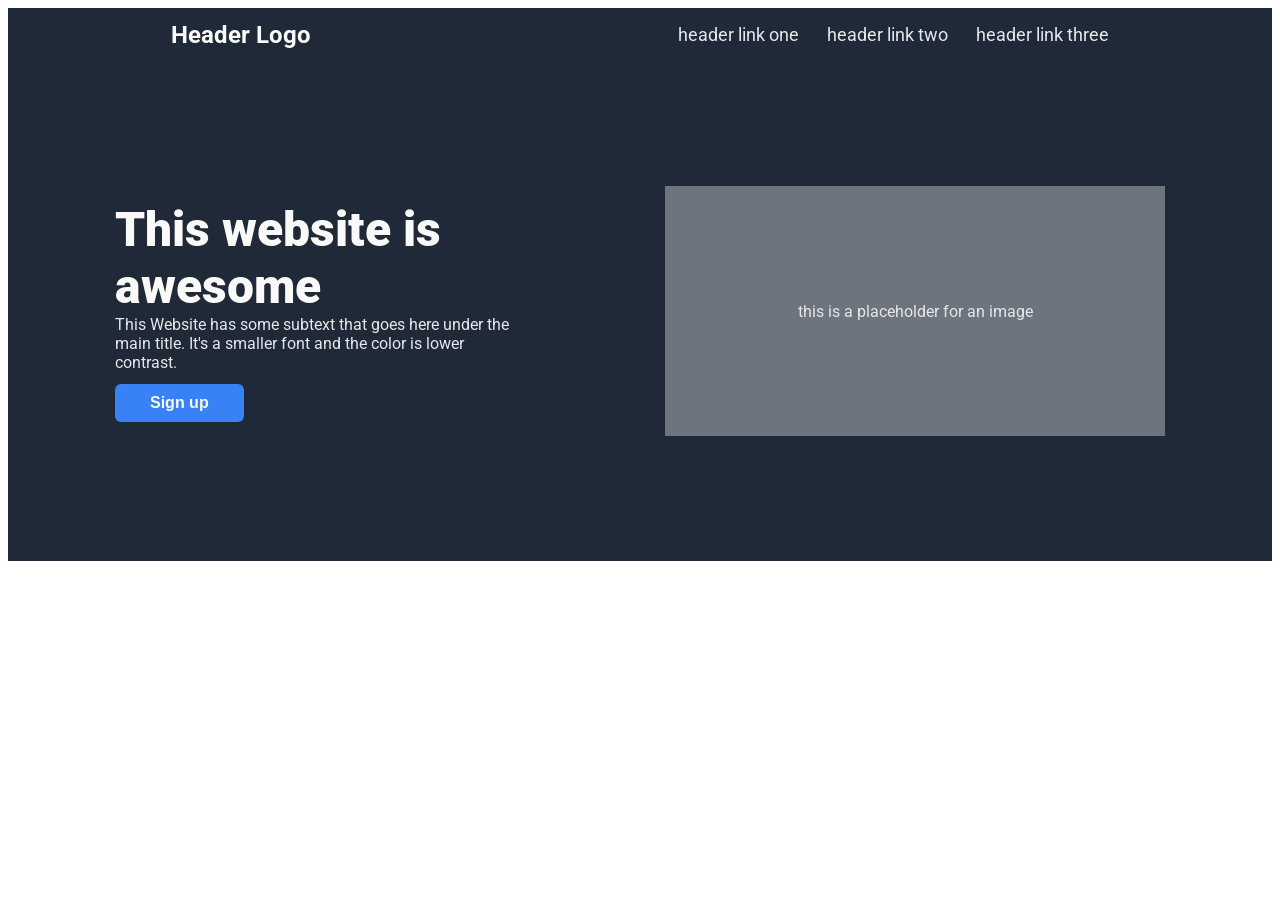
==== landing-page/index.html @ 62d3f3cd "Completed the header and half of the hero section" ====
<!doctype html>
<html lang="en">
  <head>
    <meta charset="UTF-8" />
    <meta name="viewport" content="width=device-width, initial-scale=1.0" />
    <link rel="stylesheet" href="./style.css" />
    <title>Landing Page</title>
  </head>
  <body>
    <div class="hero-section">
      <div class="header">
        <div class="logo">Header Logo</div>
        <ul class="header-links">
          <li><a href="#">header link one</a></li>
          <li><a href="#">header link two</a></li>
          <li><a href="#">header link three</a></li>
        </ul>
      </div>

      <div class="hero-main">
        <div class="hero-content">
          <div class="heading">This website is awesome</div>
          <div class="secondary-text">
            This Website has some subtext that goes here under the main title.
            It's a smaller font and the color is lower contrast.
          </div>
          <button class="hero-button">Sign up</button>
        </div>

        <div class="hero-image">this is a placeholder for an image</div>
      </div>
    </div>
  </body>
</html>
---- landing-page/style.css ----
@import url('https://fonts.googleapis.com/css2?family=Roboto:wght@400;700&display=swap');

body{
    font-family: Roboto, sans-serif;
    height: 100vh;
}

.hero-section{
    background-color: #1F2937;
    /* border: 4px dotted yellow; */
}

/* ---------------- */
.header{
    display: flex;
    align-items: center;
    justify-content: space-around;
    /* border: 1px solid hotpink; */
}

.logo{
    color: #F9FAF8;
    font-size: 24px;
    font-weight: bold;
}

.header-links{
    display: flex;
    list-style-type: none;
    gap: 28px;
}

.header-links a{
    text-decoration: none;
    color: #E5E7EB;
    font-size: 18px;
}

/* ----------------- */

.hero-main{
    display: flex;
    justify-content: center;
    align-items: center;
    /* padding: 100px ; */
    gap: 150px;
    height: 500px;
}

.hero-content{
    flex-shrink: 0;
    width: 400px;

}
.hero-content .heading{
    color: #F9FAF8;
    font-size: 48px;
    font-weight: 900;
}

.hero-main .secondary-text{
    font-size: 16px;
    color: #E5E7EB;
    margin-bottom: 12px;

}

.hero-button{
    background-color: #3882f6;
    color: #F9FAF8;
    font-weight: bold;
    padding: 10px 35px;
    border-radius: 6px;
    border: 0px;
    font-size: 16px;

}

.hero-image{
    display: flex;
    justify-content: center;
    align-items: center;
    color: #E5E7EB;
    background-color: #6d747d;
    height: 250px;
    width: 500px;
    font-size: 16px;
}
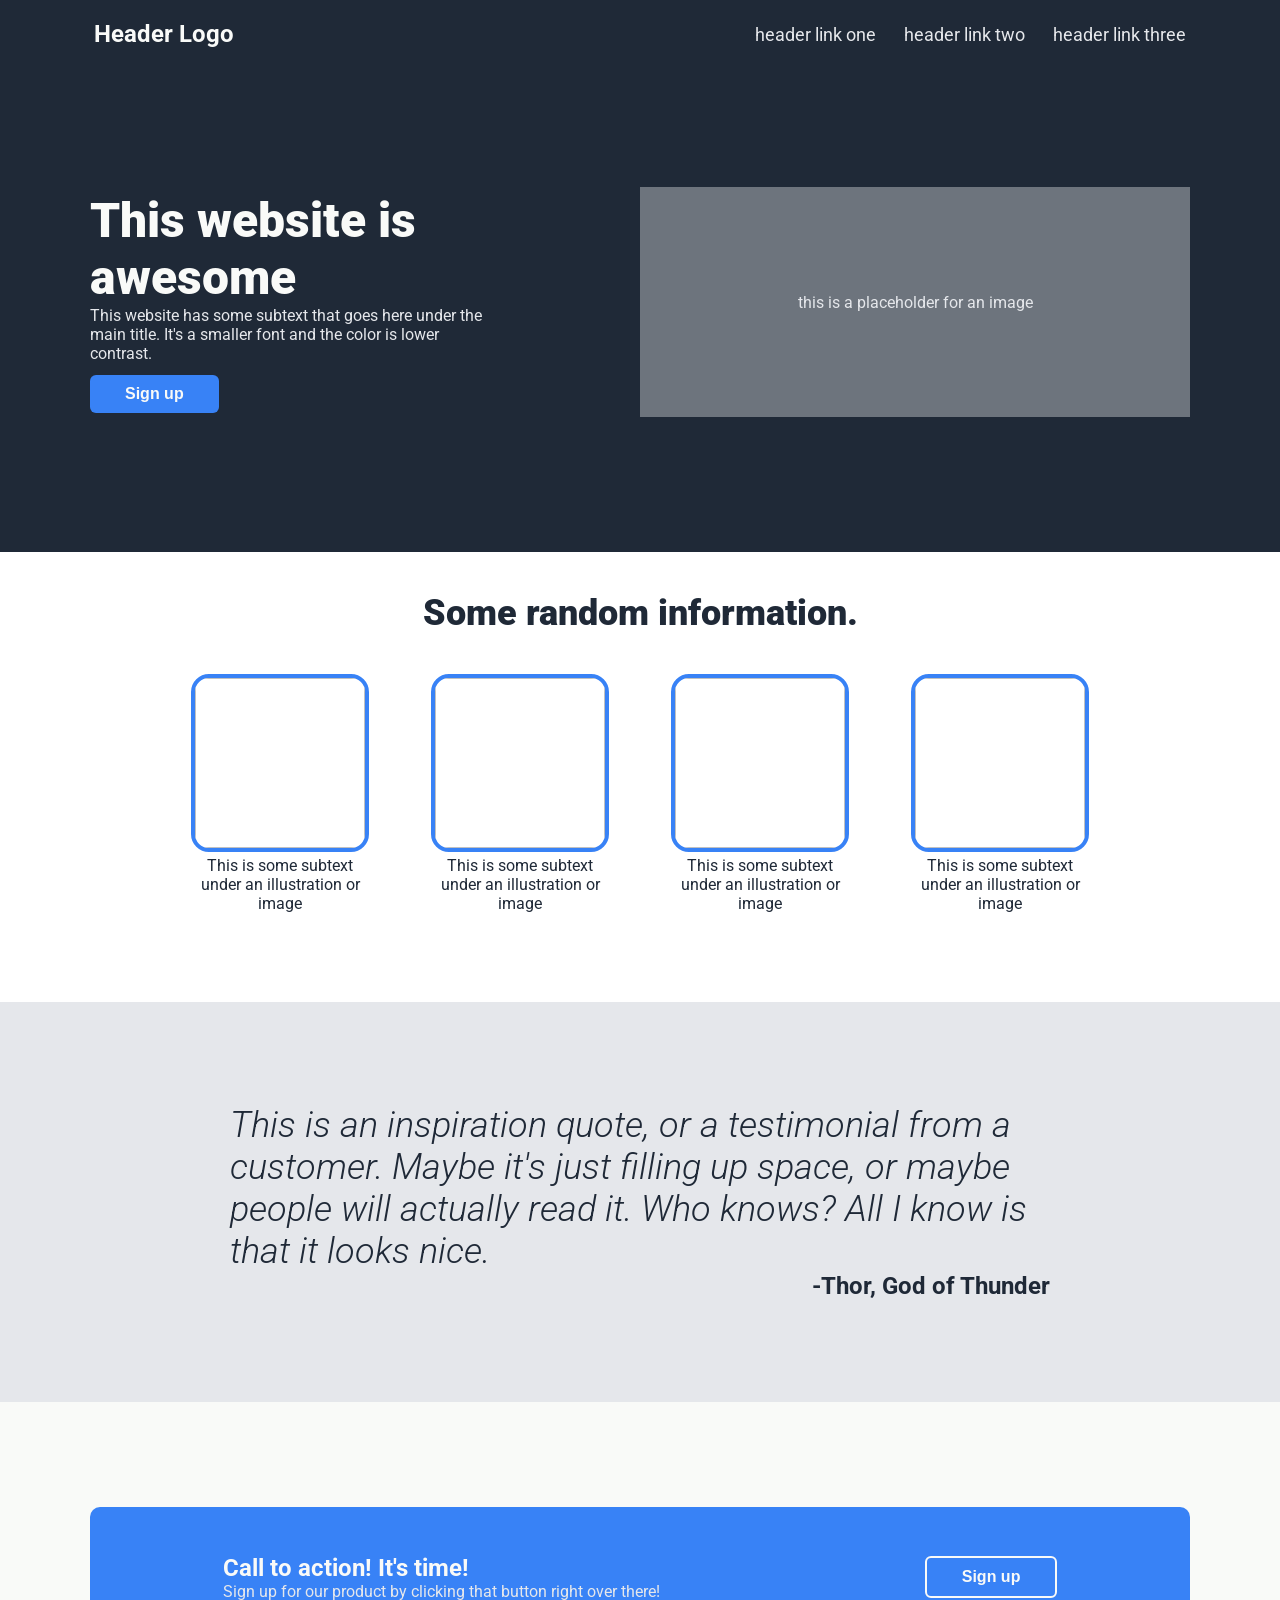
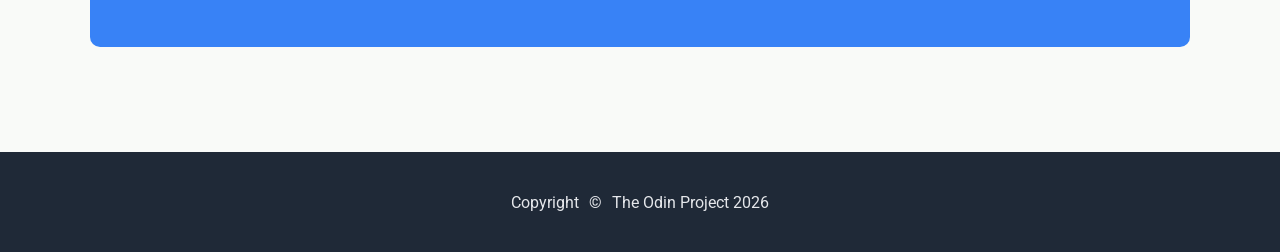
==== commit 50bdd884: "Completed the basic layout structure First intent was to make the basic layout first. The page looks" ====
--- a/landing-page/index.html
+++ b/landing-page/index.html
@@ -7,27 +7,109 @@
     <title>Landing Page</title>
   </head>
   <body>
+    <!-- Hero section -->
     <div class="hero-section">
-      <div class="header">
-        <div class="logo">Header Logo</div>
-        <ul class="header-links">
-          <li><a href="#">header link one</a></li>
-          <li><a href="#">header link two</a></li>
-          <li><a href="#">header link three</a></li>
-        </ul>
-      </div>
-
-      <div class="hero-main">
-        <div class="hero-content">
-          <div class="heading">This website is awesome</div>
-          <div class="secondary-text">
-            This Website has some subtext that goes here under the main title.
-            It's a smaller font and the color is lower contrast.
-          </div>
-          <button class="hero-button">Sign up</button>
+      <div class="container">
+        <div class="header">
+          <div class="logo">Header Logo</div>
+          <ul class="header-links">
+            <li><a href="#">header link one</a></li>
+            <li><a href="#">header link two</a></li>
+            <li><a href="#">header link three</a></li>
+          </ul>
         </div>
 
-        <div class="hero-image">this is a placeholder for an image</div>
+        <div class="hero-main">
+          <div class="hero-content">
+            <div class="heading">This website is awesome</div>
+            <div class="secondary-text">
+              This website has some subtext that goes here under the main title.
+              It's a smaller font and the color is lower contrast.
+            </div>
+            <button class="hero-button">Sign up</button>
+          </div>
+
+          <div class="hero-image">this is a placeholder for an image</div>
+        </div>
+      </div>
+    </div>
+
+    <!-- Information section -->
+    <div class="information-section">
+      <div class="container">
+        <div class="title">Some random information.</div>
+        <div class="info-items">
+          <div class="info-content">
+            <img class="info-image" />
+            <div class="info-text">
+              This is some subtext under an illustration or image
+            </div>
+          </div>
+
+          <div class="info-content">
+            <img class="info-image" />
+            <div class="info-text">
+              This is some subtext under an illustration or image
+            </div>
+          </div>
+          <div class="info-content">
+            <img class="info-image" />
+            <div class="info-text">
+              This is some subtext under an illustration or image
+            </div>
+          </div>
+          <div class="info-content">
+            <img class="info-image" />
+            <div class="info-text">
+              This is some subtext under an illustration or image
+            </div>
+          </div>
+        </div>
+      </div>
+    </div>
+
+    <!-- Quote section -->
+    <div class="quote-section">
+      <div class="container">
+        <div class="quote-text">
+          <div class="main-text">
+            This is an inspiration quote, or a testimonial from a customer.
+            Maybe it's just filling up space, or maybe people will actually read
+            it. Who knows? All I know is that it looks nice.
+          </div>
+          <div class="author">-Thor, God of Thunder</div>
+        </div>
+      </div>
+    </div>
+
+    <!-- Call-to-action section -->
+
+    <div class="action-section">
+      <div class="container">
+        <div class="cta-container">
+          <div class="cta-content">
+            <div class="main-content">
+              <div class="cta-heading">Call to action! It's time!</div>
+              <div class="cta-text">
+                Sign up for our product by clicking that button right over
+                there!
+              </div>
+            </div>
+            <button class="cta-button">Sign up</button>
+          </div>
+        </div>
+      </div>
+    </div>
+
+    <!-- footer section -->
+
+    <div class="footer-section">
+      <div class="container">
+        <div class="footer-content">
+          <div class="footer-text">
+            Copyright <span style="padding: 6px">©</span> The Odin Project 2026
+          </div>
+        </div>
       </div>
     </div>
   </body>
--- a/landing-page/style.css
+++ b/landing-page/style.css
@@ -1,71 +1,91 @@
 @import url('https://fonts.googleapis.com/css2?family=Roboto:wght@400;700&display=swap');
 
-body{
+body {
     font-family: Roboto, sans-serif;
+
+
     height: 100vh;
-}
-
-.hero-section{
+    margin: 0px;
+}
+
+/* Every Redable content will go inside the container div.
+* This will help us center every section on the layout.
+* We just have to use this selector once and use the '.container' class where ever we want
+* We are using this to restrict the width of the content
+* So that we can align according to the layout we want.
+* For example: Here we wanted all the content of the webpage to be in the center of the body(web view)*/
+.container {
+    max-width: 1100px;
+    margin: 0 auto;
+}
+
+
+/* ----------------
+Hero section */
+.hero-section {
     background-color: #1F2937;
-    /* border: 4px dotted yellow; */
-}
-
-/* ---------------- */
-.header{
-    display: flex;
-    align-items: center;
-    justify-content: space-around;
-    /* border: 1px solid hotpink; */
-}
-
-.logo{
+    padding-top: 16px;
+}
+
+/* header */
+.header {
+    display: flex;
+    align-items: center;
+    /* We can either use 'justify-content' or 'flex: 1' to create space
+    * But 'flex-grow: 1' is more optimal solution */
+    /* justify-content: space-between; */
+    padding: 4px;
+}
+
+.logo {
+    /* We can also use 'flex: 1' to make the header grow and shift the links to the right.*/
+    flex: 1;
     color: #F9FAF8;
     font-size: 24px;
     font-weight: bold;
 }
 
-.header-links{
+.header-links {
     display: flex;
     list-style-type: none;
+    margin: 0px;
+    padding: 0;
     gap: 28px;
 }
 
-.header-links a{
+.header-links a {
     text-decoration: none;
     color: #E5E7EB;
     font-size: 18px;
 }
 
-/* ----------------- */
-
-.hero-main{
-    display: flex;
-    justify-content: center;
-    align-items: center;
-    /* padding: 100px ; */
-    gap: 150px;
+/* Hero Section */
+
+.hero-main {
+    display: flex;
+    justify-content: space-between;
+    align-items: center;
     height: 500px;
 }
 
-.hero-content{
+.hero-content {
     flex-shrink: 0;
     width: 400px;
-
-}
-.hero-content .heading{
+}
+
+.hero-content .heading {
     color: #F9FAF8;
     font-size: 48px;
     font-weight: 900;
 }
 
-.hero-main .secondary-text{
+.hero-main .secondary-text {
     font-size: 16px;
     color: #E5E7EB;
     margin-bottom: 12px;
-
-}
-
-.hero-button{
+}
+
+.hero-button {
     background-color: #3882f6;
     color: #F9FAF8;
     font-weight: bold;
@@ -73,16 +93,144 @@
     border-radius: 6px;
     border: 0px;
     font-size: 16px;
-
-}
-
-.hero-image{
-    display: flex;
-    justify-content: center;
-    align-items: center;
+}
+
+.hero-image {
+    display: flex;
+    align-items: center;
+    justify-content: center;
     color: #E5E7EB;
     background-color: #6d747d;
-    height: 250px;
-    width: 500px;
-    font-size: 16px;
+    height: 230px;
+    width: 550px;
+    font-size: 16px;
+}
+
+/* ----------------
+Information section */
+.information-section {
+    text-align: center;
+    color: #1F2937;
+    height: 450px;
+}
+
+.information-section .title {
+    font-weight: 900;
+    font-size: 36px;
+    padding: 40px 0;
+}
+
+.info-items {
+    display: flex;
+    justify-content: center;
+    gap: 60px;
+    margin: 0 auto;
+}
+
+.info-content {
+    max-width: 180px;
+}
+
+.info-image {
+    height: 170px;
+    width: 170px;
+    border: 4px solid #3882f6;
+    border-radius: 18px;
+}
+
+/* -----------------
+Quote section */
+.quote-section {
+    background-color: #E5E7EB;
+}
+
+.quote-text {
+    display: flex;
+    justify-content: center;
+    flex-direction: column;
+    height: 400px;
+    max-width: 820px;
+    margin: 0 auto;
+    /* Same */
+    /* margin-inline: auto; */
+}
+
+.quote-text .main-text {
+    font-size: 36px;
+    font-weight: 300;
+    color: #1F2937;
+    font-style: italic;
+}
+
+.quote-text .author {
+    text-align: right;
+    font-style: none;
+    font-weight: 700;
+    font-size: 24px;
+    color: #1F2937;
+}
+
+/* --------------
+Call-to-action section */
+
+.action-section {
+    background-color: #F9FAF8;
+}
+
+.cta-container {
+    display: flex;
+    align-items: center;
+    height: 350px;
+}
+
+.cta-content {
+    flex: 1;
+    display: flex;
+    background-color: #3882f6;
+    justify-content: space-around;
+    align-items: center;
+    border-radius: 10px;
+    height: 140px;
+}
+
+.cta-heading {
+    font-weight: 700;
+    font-size: 24px;
+    color: #F9FAF8;
+}
+
+.cta-text {
+    color: #E5E7EB;
+    font-size: 16px;
+}
+
+.cta-button {
+    background-color: #3882f6;
+    color: #F9FAF8;
+    font-weight: bold;
+    padding: 10px 35px;
+    border-radius: 6px;
+    border: 2px solid #F9FAF8;
+    font-size: 16px;
+}
+
+/* --------------
+footer section */
+
+.footer-section {
+    background-color: #1F2937;
+}
+
+.footer-content {
+    display: flex;
+    justify-content: center;
+    align-items: center;
+    height: 100px;
+    font-size: 16px;
+    color: #E5E7EB;
+}
+
+.footer-text {
+    /* Also a way center the item */
+    /* margin: auto; */
 }
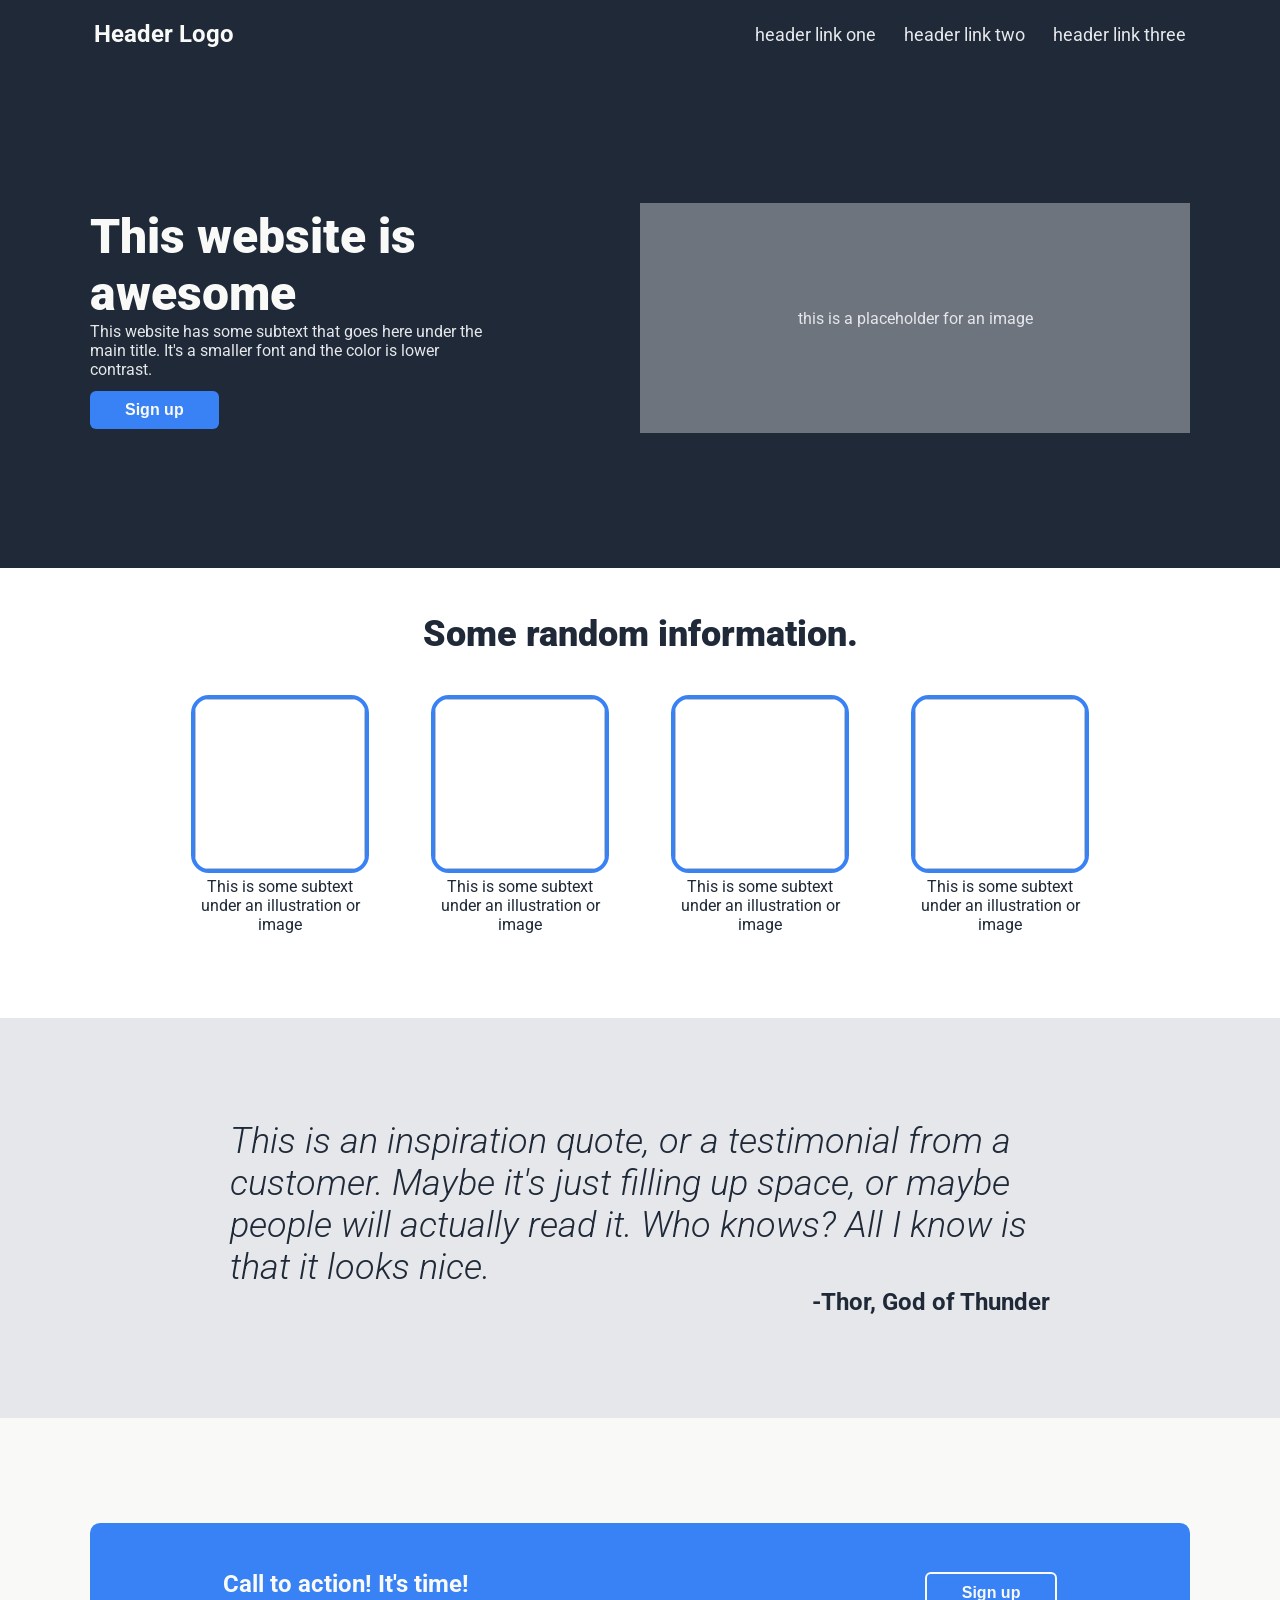
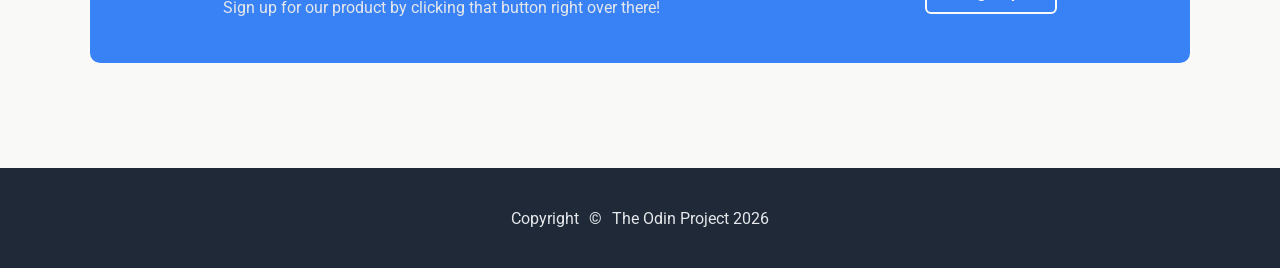
==== commit ca5b55c7: "Completed all the requirement for the project The page is complete according to the instruction. I d" ====
--- a/landing-page/index.html
+++ b/landing-page/index.html
@@ -7,8 +7,12 @@
     <title>Landing Page</title>
   </head>
   <body>
-    <!-- Hero section -->
-    <div class="hero-section">
+    <!-- We are using a different section for the header because we don't want the header section to grow like other sections
+     * We want it to stick to the top without changing its containers height
+     * That's why no 'flex:1' for the header section -->
+
+    <!-- Header section -->
+    <div class="header-section">
       <div class="container">
         <div class="header">
           <div class="logo">Header Logo</div>
@@ -18,7 +22,12 @@
             <li><a href="#">header link three</a></li>
           </ul>
         </div>
+      </div>
+    </div>
 
+    <!-- Hero section -->
+    <div class="hero-section direction_change_to_grow">
+      <div class="container">
         <div class="hero-main">
           <div class="hero-content">
             <div class="heading">This website is awesome</div>
@@ -35,7 +44,7 @@
     </div>
 
     <!-- Information section -->
-    <div class="information-section">
+    <div class="information-section direction_change_to_grow">
       <div class="container">
         <div class="title">Some random information.</div>
         <div class="info-items">
@@ -69,7 +78,7 @@
     </div>
 
     <!-- Quote section -->
-    <div class="quote-section">
+    <div class="quote-section direction_change_to_grow">
       <div class="container">
         <div class="quote-text">
           <div class="main-text">
@@ -83,8 +92,7 @@
     </div>
 
     <!-- Call-to-action section -->
-
-    <div class="action-section">
+    <div class="action-section direction_change_to_grow">
       <div class="container">
         <div class="cta-container">
           <div class="cta-content">
@@ -102,7 +110,6 @@
     </div>
 
     <!-- footer section -->
-
     <div class="footer-section">
       <div class="container">
         <div class="footer-content">
--- a/landing-page/style.css
+++ b/landing-page/style.css
@@ -2,23 +2,95 @@
 
 body {
     font-family: Roboto, sans-serif;
-
-
-    height: 100vh;
+    /* Using 'min-height: 100vh' is more optimal than 'height: 100vh'*/
+
+    /* 'height: 100vh' locks the body to the exact size of the screen
+    * And the content overflows if it goes down from that exact screen size */
+    /* height: 100vh; */
+
+    /* 'min-height: 100vh' stretches according to the content
+    *It prevents the overflow of the content
+    *We are making sure that height should be at least the full viewport but it can grow/strech more if there is more content */
+    min-height: 100vh;
+    
+    /* We can understand the difference by giving border when on of the property('height' or 'min-height' is active */
+    /* border: 12px solid hotpink; */
+
     margin: 0px;
-}
-
-/* Every Redable content will go inside the container div.
-* This will help us center every section on the layout.
+
+    display: flex;
+    /* Using 'flex-direction: column' so that we can 'flex: 1' some sections to make the footer sticks to the bottom of the page */
+    flex-direction: column;
+}
+
+/* Every Readable content will go inside the '.container' div.
+* This will help us center every section on the layout on the webpage.
 * We just have to use this selector once and use the '.container' class where ever we want
-* We are using this to restrict the width of the content
-* So that we can align according to the layout we want.
+* We are using this to restrict the width of the content so that it stays within the 'max-width' range
+* And we adjust the layout according to our requirements.
 * For example: Here we wanted all the content of the webpage to be in the center of the body(web view)*/
 .container {
     max-width: 1100px;
+
+    /* To center divs(child) inside the '.container'(parent)*/
     margin: 0 auto;
-}
-
+
+    /* By using 'width: 100%' we are telling the container that you should own up to that 'max-width: 1100px' and don't shrink according to the content size.
+    * We have to do this here because we  are making the body(parent) a flex container with 'flex-direction: column'
+    *And the default behaviour of flexbox is basing its initial size according to the content (flex-basis: auto).
+    * If we don't use 'width: 100%' then our 'max-width: 1100px' of the '.container' won't work(will be ignored) and the actual '.container' width will become the width of the content which is inside that container.*/
+    width: 100%;
+}
+
+.direction_change_to_grow {
+    /* We are making the section's a flex because we want all the content to stays in the middle of their section when we zoom-out the page.
+    /* We used 'flex-direction: column' to change the main axis
+    * We wanted justfify content property to work veritcally, 
+    * So that the content stays in the middle of the container when we zoom-out the webpage */
+    display: flex;
+    flex-direction: column;
+    justify-content: center;
+    flex: 1;
+}
+
+/*----------------------------
+Header section */
+.header-section {
+    background-color: #1F2937;
+    padding-top: 16px;
+}
+
+.header {
+    display: flex;
+    align-items: center;
+
+    /* We can either use 'justify-content' on the parent div or 'flex: 1' on the logo to create space between items 
+    * But 'flex-grow: 1' is more optimal solution */
+    /* justify-content: space-between; */
+    padding: 4px;
+}
+
+.logo {
+    /* Using 'flex: 1' to make the header grow and shift the links to the right.*/
+    flex: 1;
+    color: #F9FAF8;
+    font-size: 24px;
+    font-weight: bold;
+}
+
+.header-links {
+    display: flex;
+    list-style-type: none;
+    margin: 0px;
+    padding: 0;
+    gap: 28px;
+}
+
+.header-links a {
+    text-decoration: none;
+    color: #E5E7EB;
+    font-size: 18px;
+}
 
 /* ----------------
 Hero section */
@@ -27,40 +99,6 @@
     padding-top: 16px;
 }
 
-/* header */
-.header {
-    display: flex;
-    align-items: center;
-    /* We can either use 'justify-content' or 'flex: 1' to create space
-    * But 'flex-grow: 1' is more optimal solution */
-    /* justify-content: space-between; */
-    padding: 4px;
-}
-
-.logo {
-    /* We can also use 'flex: 1' to make the header grow and shift the links to the right.*/
-    flex: 1;
-    color: #F9FAF8;
-    font-size: 24px;
-    font-weight: bold;
-}
-
-.header-links {
-    display: flex;
-    list-style-type: none;
-    margin: 0px;
-    padding: 0;
-    gap: 28px;
-}
-
-.header-links a {
-    text-decoration: none;
-    color: #E5E7EB;
-    font-size: 18px;
-}
-
-/* Hero Section */
-
 .hero-main {
     display: flex;
     justify-content: space-between;
@@ -111,20 +149,21 @@
 .information-section {
     text-align: center;
     color: #1F2937;
-    height: 450px;
+
+    min-height: 450px;
 }
 
 .information-section .title {
     font-weight: 900;
     font-size: 36px;
-    padding: 40px 0;
+    padding-bottom: 40px;
 }
 
 .info-items {
     display: flex;
     justify-content: center;
     gap: 60px;
-    margin: 0 auto;
+    margin-bottom: 40px;
 }
 
 .info-content {
@@ -132,10 +171,17 @@
 }
 
 .info-image {
+    /* 'width: 100%' means that try to be as wide as your parent parent container
+    * Which in this case its the image element container only.
+    The meanign of using percentage '%' is that the element will base its size according to its parent container */
+    width: 100%;
+
+    /* The image can shrink as much as it want but cannot grow larger than the 'max-width' size. */
+    max-width: 170px;
     height: 170px;
-    width: 170px;
     border: 4px solid #3882f6;
     border-radius: 18px;
+
 }
 
 /* -----------------
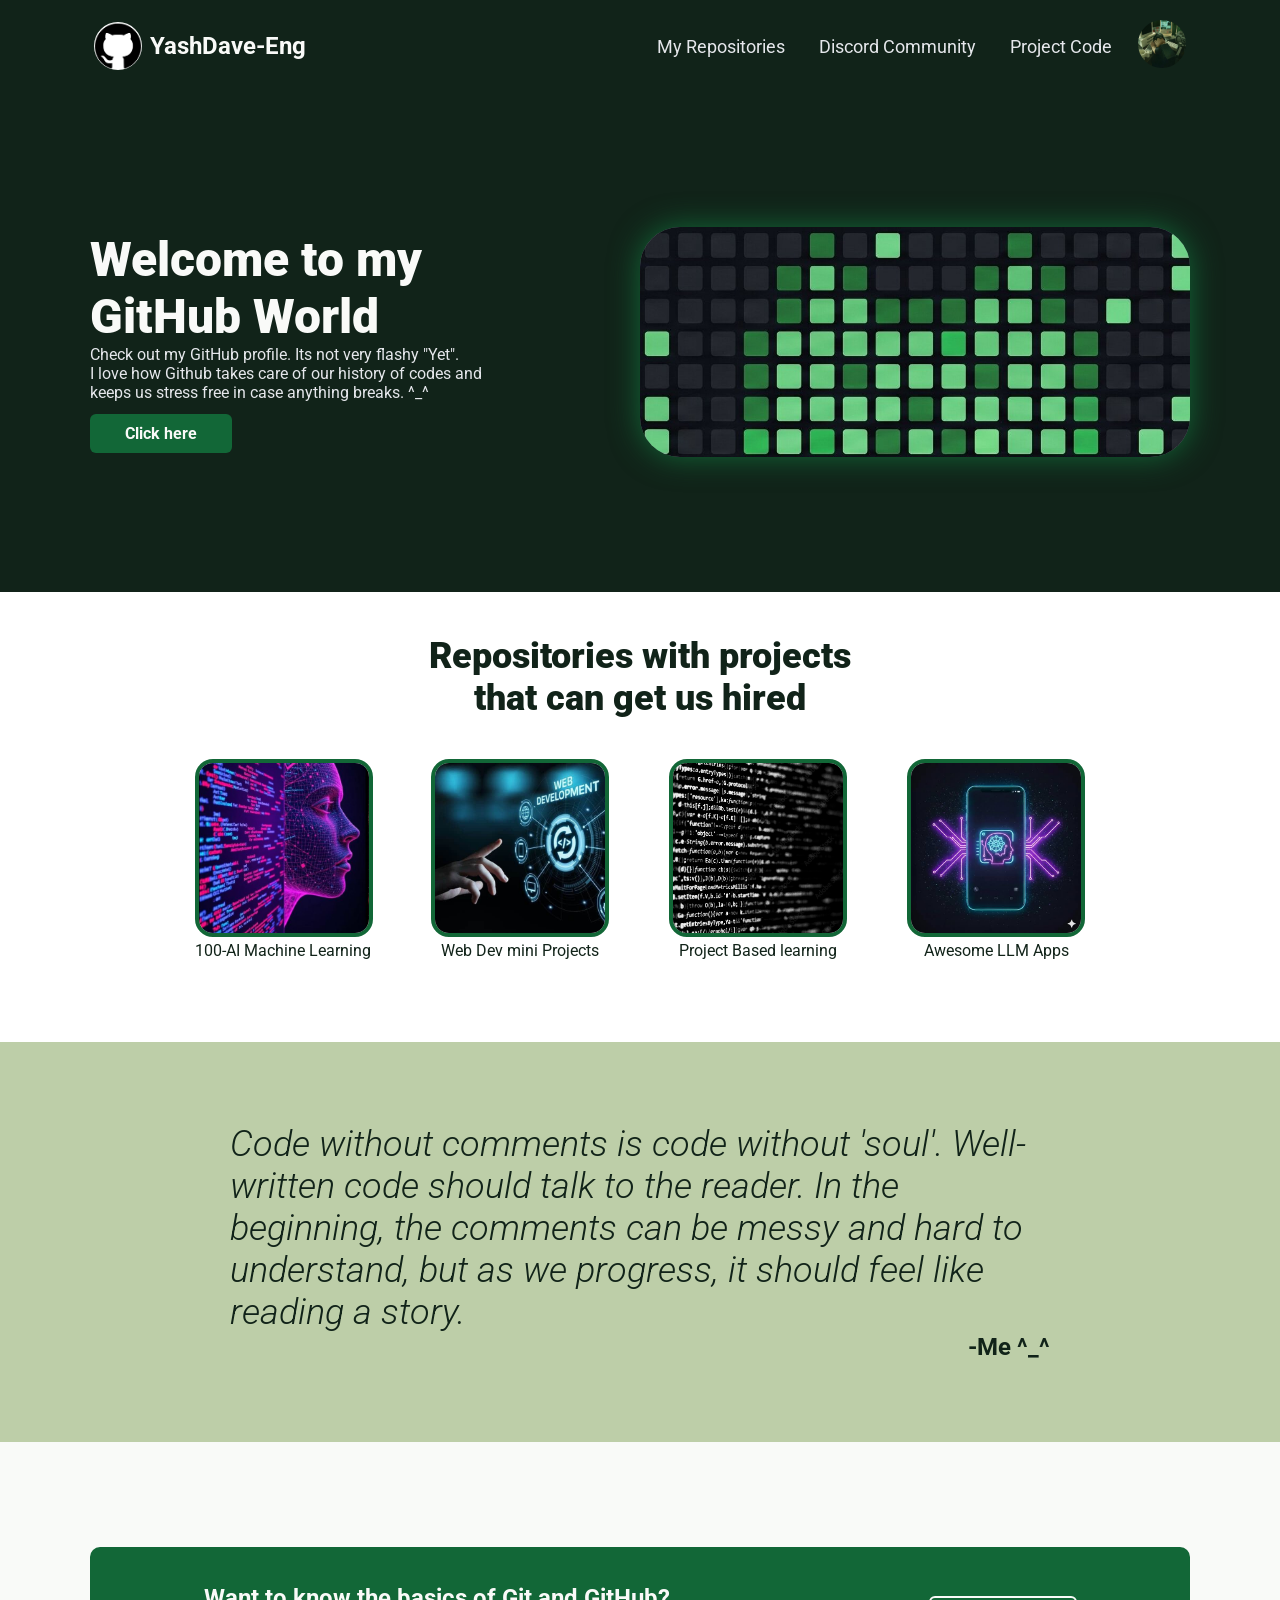
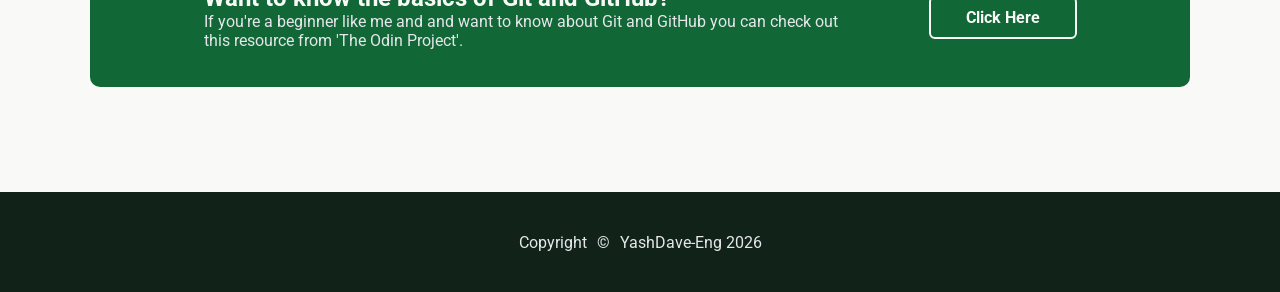
==== commit ded6053a: "Personalized the page according to the idea I had Made a personalized GitHub portfolio page. Added a" ====
--- a/landing-page/index.html
+++ b/landing-page/index.html
@@ -4,117 +4,207 @@
     <meta charset="UTF-8" />
     <meta name="viewport" content="width=device-width, initial-scale=1.0" />
     <link rel="stylesheet" href="./style.css" />
-    <title>Landing Page</title>
+    <title>GitHub World</title>
   </head>
   <body>
     <!-- We are using a different section for the header because we don't want the header section to grow like other sections
      * We want it to stick to the top without changing its containers height
      * That's why no 'flex:1' for the header section -->
 
-    <!-- Header section -->
+    <!--***Header section***-->
     <div class="header-section">
       <div class="container">
         <div class="header">
-          <div class="logo">Header Logo</div>
+          <div class="logo">
+            <img
+              src="./images/hero-img/github-logo.png"
+              class="header-logo"
+            />YashDave-Eng
+          </div>
           <ul class="header-links">
-            <li><a href="#">header link one</a></li>
-            <li><a href="#">header link two</a></li>
-            <li><a href="#">header link three</a></li>
+            <li>
+              <a href="https://github.com/YashDave-Eng?tab=repositories"
+                >My Repositories</a
+              >
+            </li>
+            <li>
+              <a href="https://discord.com/invite/fbFCkYabZB" target="_blank"
+                >Discord Community</a
+              >
+            </li>
+            <li>
+              <a href="https://github.com/YashDave-Eng/odin-landing-page"
+                >Project Code</a
+              >
+            </li>
+
+            <li class="no-hover">
+              <img
+                src="./images/hero-img/my-profile-picture.jpg"
+                class="profile-image"
+              />
+            </li>
           </ul>
         </div>
       </div>
     </div>
 
-    <!-- Hero section -->
+    <!--***Hero section*** -->
     <div class="hero-section direction_change_to_grow">
       <div class="container">
         <div class="hero-main">
           <div class="hero-content">
-            <div class="heading">This website is awesome</div>
+            <div class="heading">Welcome to my GitHub World</div>
             <div class="secondary-text">
-              This website has some subtext that goes here under the main title.
-              It's a smaller font and the color is lower contrast.
-            </div>
-            <button class="hero-button">Sign up</button>
-          </div>
-
-          <div class="hero-image">this is a placeholder for an image</div>
-        </div>
-      </div>
-    </div>
-
-    <!-- Information section -->
+              Check out my GitHub profile. Its not very flashy "Yet". <br />I
+              love how Github takes care of our history of codes and keeps us
+              stress free in case anything breaks. ^_^
+            </div>
+
+            <div class="hero-button">
+              <a
+                class="hero-link"
+                href="https://github.com/YashDave-Eng"
+                target="_blank"
+                >Click here</a
+              >
+            </div>
+          </div>
+
+          <div class="hero-image">
+            <img src="./images/hero-img/contribution-cat-graph.jpg" />
+          </div>
+        </div>
+      </div>
+    </div>
+
+    <!--***Information section***-->
     <div class="information-section direction_change_to_grow">
       <div class="container">
-        <div class="title">Some random information.</div>
+        <div class="title">
+          Repositories with projects <br />that can get us hired
+        </div>
+
         <div class="info-items">
           <div class="info-content">
-            <img class="info-image" />
-            <div class="info-text">
-              This is some subtext under an illustration or image
-            </div>
-          </div>
-
-          <div class="info-content">
-            <img class="info-image" />
-            <div class="info-text">
-              This is some subtext under an illustration or image
-            </div>
-          </div>
-          <div class="info-content">
-            <img class="info-image" />
-            <div class="info-text">
-              This is some subtext under an illustration or image
-            </div>
-          </div>
-          <div class="info-content">
-            <img class="info-image" />
-            <div class="info-text">
-              This is some subtext under an illustration or image
-            </div>
-          </div>
-        </div>
-      </div>
-    </div>
-
-    <!-- Quote section -->
+            <!-- Making image and text a hyperlink so that we can click either to move to the linked page -->
+            <a
+              class="repo-link"
+              href="https://github.com/darkdevil3610/100-AI-Machine-learning-Deep-learning-Computer-vision-NLP"
+              target="_blank"
+              ><img class="info-image" src="./images/info-img/ai-ml.jpeg"
+            /></a>
+            <div class="info-text">
+              <a
+                href="https://github.com/darkdevil3610/100-AI-Machine-learning-Deep-learning-Computer-vision-NLP"
+                target="_blank"
+                >100-AI Machine Learning</a
+              >
+            </div>
+          </div>
+
+          <div class="info-content">
+            <a
+              class="repo-link"
+              href="https://github.com/Ayushparikh-code/Web-dev-mini-projects"
+              target="_blank"
+              ><img class="info-image" src="images/info-img/web-development-mini.jpg"
+            /></a>
+            <div class="info-text">
+              <a
+                href="https://github.com/Ayushparikh-code/Web-dev-mini-projects"
+                target="_blank"
+                >Web Dev mini Projects</a
+              >
+            </div>
+          </div>
+
+          <div class="info-content">
+            <a
+              class="repo-link"
+              href="https://github.com/practical-tutorials/project-based-learning"
+              target="_blank"
+              ><img
+                class="info-image"
+                src="./images/info-img/project-based-learning.jpg"
+            /></a>
+            <div class="info-text">
+              <a
+                href="https://github.com/practical-tutorials/project-based-learning"
+                target="_blank"
+                >Project Based learning</a
+              >
+            </div>
+          </div>
+
+          <div class="info-content">
+            <a
+              class="repo-link"
+              href="https://github.com/Shubhamsaboo/awesome-llm-apps"
+              target="_blank"
+              ><img class="info-image" src="./images/info-img/llm-apps.jpeg"
+            /></a>
+            <div class="info-text">
+              <a
+                href="https://github.com/Shubhamsaboo/awesome-llm-apps"
+                target="_blank"
+                >Awesome LLM Apps</a
+              >
+            </div>
+          </div>
+        </div>
+      </div>
+    </div>
+
+    <!--***Quote section***-->
     <div class="quote-section direction_change_to_grow">
       <div class="container">
         <div class="quote-text">
           <div class="main-text">
-            This is an inspiration quote, or a testimonial from a customer.
-            Maybe it's just filling up space, or maybe people will actually read
-            it. Who knows? All I know is that it looks nice.
-          </div>
-          <div class="author">-Thor, God of Thunder</div>
-        </div>
-      </div>
-    </div>
-
-    <!-- Call-to-action section -->
+            Code without comments is code without 'soul'. Well-written code
+            should talk to the reader. In the beginning, the comments can be
+            messy and hard to understand, but as we progress, it should feel
+            like reading a story.
+          </div>
+          <div class="author">-Me ^_^</div>
+        </div>
+      </div>
+    </div>
+
+    <!--***Call-to-action section***-->
     <div class="action-section direction_change_to_grow">
       <div class="container">
         <div class="cta-container">
           <div class="cta-content">
             <div class="main-content">
-              <div class="cta-heading">Call to action! It's time!</div>
+              <div class="cta-heading">
+                Want to know the basics of Git and GitHub?
+              </div>
               <div class="cta-text">
-                Sign up for our product by clicking that button right over
-                there!
+                If you're a beginner like me and and want to know about Git and
+                GitHub you can check out this resource from 'The Odin Project'.
+                <br />
               </div>
             </div>
-            <button class="cta-button">Sign up</button>
-          </div>
-        </div>
-      </div>
-    </div>
-
-    <!-- footer section -->
+            <div class="cta-button">
+              <a
+                class="cta-link"
+                href="https://www.theodinproject.com/lessons/foundations-introduction-to-git"
+                target="_blank"
+                >Click Here</a
+              >
+            </div>
+          </div>
+        </div>
+      </div>
+    </div>
+
+    <!--***footer section***-->
     <div class="footer-section">
       <div class="container">
         <div class="footer-content">
           <div class="footer-text">
-            Copyright <span style="padding: 6px">©</span> The Odin Project 2026
+            Copyright <span style="padding: 6px">©</span> YashDave-Eng 2026
           </div>
         </div>
       </div>
--- a/landing-page/style.css
+++ b/landing-page/style.css
@@ -12,7 +12,7 @@
     *It prevents the overflow of the content
     *We are making sure that height should be at least the full viewport but it can grow/strech more if there is more content */
     min-height: 100vh;
-    
+
     /* We can understand the difference by giving border when on of the property('height' or 'min-height' is active */
     /* border: 12px solid hotpink; */
 
@@ -53,10 +53,12 @@
     flex: 1;
 }
 
-/*----------------------------
-Header section */
+/* ***HEADER SECTION*** */
 .header-section {
-    background-color: #1F2937;
+    /* Personalized */
+    /* ------------ */
+    background-color: #112319;
+    /* ------------ */
     padding-top: 16px;
 }
 
@@ -76,26 +78,73 @@
     color: #F9FAF8;
     font-size: 24px;
     font-weight: bold;
-}
+
+    /* Personalized */
+    /* ---------- */
+    display: flex;
+    align-items: center;
+    gap: 8px;
+    /* ----------*/
+}
+
+/* Personalized*/
+/* ----------*/
+.header-logo {
+    width: 48px;
+    height: 48px;
+    border-radius: 50%;
+}
+
+/* --------- */
 
 .header-links {
+    box-sizing: border-box;
     display: flex;
     list-style-type: none;
     margin: 0px;
     padding: 0;
-    gap: 28px;
-}
+    gap: 18px;
+    align-items: center;
+}
+
+/* Personalized */
+/* --------- */
+.header-links :hover {
+    background-color: #126737;
+    color: #48ef90;
+    border-radius: 4px;
+}
+
+/* --------- */
 
 .header-links a {
+    display: block;
     text-decoration: none;
     color: #E5E7EB;
     font-size: 18px;
-}
-
-/* ----------------
-Hero section */
+    padding: 8px;
+}
+
+/* Personalized */
+/* ---------- */
+.profile-image {
+    width: 48px;
+    height: 48px;
+    border-radius: 50%;
+}
+
+.header-links .no-hover {
+    /* 'pointer-events: none' is helping not to select the '.profile-image' item of the list
+    *It is making the item completely invisible to the mouse cursor
+    *As a result we see no ':hover' on the '.profile-image'*/
+    pointer-events: none;
+}
+
+/* ---------- */
+
+/* ***HERO SECTION*** */
 .hero-section {
-    background-color: #1F2937;
+    background-color: #112319;
     padding-top: 16px;
 }
 
@@ -123,15 +172,33 @@
     margin-bottom: 12px;
 }
 
-.hero-button {
-    background-color: #3882f6;
+.hero-link {
     color: #F9FAF8;
     font-weight: bold;
     padding: 10px 35px;
     border-radius: 6px;
     border: 0px;
     font-size: 16px;
-}
+
+    /* Personalized */
+    /* --------- */
+    background-color: #126737;
+    display: block;
+    text-decoration: none;
+    /* --------- */
+}
+
+/* Personalized */
+/* --------- */
+.hero-button {
+    max-width: fit-content;
+}
+
+.hero-button :hover {
+    background-color: #4a795f;
+}
+
+/* --------- */
 
 .hero-image {
     display: flex;
@@ -142,13 +209,52 @@
     height: 230px;
     width: 550px;
     font-size: 16px;
-}
-
-/* ----------------
-Information section */
+
+    /* Personalized */
+    /* ----------- */
+    border: 0px;
+    border-radius: 40px;
+    box-shadow: 0px 0px 30px 0px #126737;
+    /* ----------- */
+}
+
+/* Personalized */
+/* ----------- */
+.hero-image :hover {
+    box-shadow: 0px 0px 500px 0px #126737;
+}
+
+/* Context: -
+* I got to know about these property from 'Flexbox tricks' in the resouces of 'CSS-tricks: Flexbox-guide' 
+* In that example we had to make a grid of images with list and set all the list items to '40vh'.
+Using 'object-fit' was like a magic and every picture was taking up '40vh' of space without getting squished down
+*'object-fit: cover' property was croping off any parts which were overflowing out of that '40vh'*/
+.hero-image img {
+    /* The image taking '100%' of the parent height */
+    height: 100%;
+    /* The image is taking '100%' of the parent width */
+    width: 100%;
+
+    /* 'object-fit: cover' decalration is scalling the image proportionally to fit the parent width & height
+    * And neatly cropping off any part which is overflowing
+    * So the image doesn't look squished */
+    object-fit: cover;
+
+    /* Using the same 'border-radius' to match the parent */
+    border-radius: 40px;
+}
+
+/* ----------- */
+
+/* ***INFORMATION SECTION*** */
 .information-section {
     text-align: center;
-    color: #1F2937;
+    /* color: #1F2937; */
+
+    /* Personalized */
+    /* -------- */
+    color: #112319;
+    /* -------- */
 
     min-height: 450px;
 }
@@ -168,6 +274,11 @@
 
 .info-content {
     max-width: 180px;
+
+    /* Personalized */
+    /* ------- */
+    border-radius: 18px;
+    /* ------- */
 }
 
 .info-image {
@@ -176,18 +287,40 @@
     The meanign of using percentage '%' is that the element will base its size according to its parent container */
     width: 100%;
 
+
     /* The image can shrink as much as it want but cannot grow larger than the 'max-width' size. */
     max-width: 170px;
     height: 170px;
-    border: 4px solid #3882f6;
     border-radius: 18px;
 
-}
-
-/* -----------------
-Quote section */
+    /* Personalized */
+    /* ---------- */
+    border: 4px solid #126737;
+    object-fit: cover;
+    /* ---------- */
+}
+
+/* Personalized */
+/* --------- */
+.repo-link :hover {
+    box-shadow: 0px 0px 60px 0px #126737;
+}
+
+.info-text a {
+    text-decoration: none;
+    color: #112319;
+}
+
+/* --------- */
+
+/* ***QUOTE SECTION*** */
 .quote-section {
-    background-color: #E5E7EB;
+    /* background-color: #E5E7EB; */
+
+    /* Personalized */
+    /* -------- */
+    background-color: #bdcea8;
+    /* background-color: #cdd6af; */
 }
 
 .quote-text {
@@ -204,8 +337,13 @@
 .quote-text .main-text {
     font-size: 36px;
     font-weight: 300;
-    color: #1F2937;
     font-style: italic;
+
+    /* Personalized */
+    /* ------ */
+    color: #112319;
+    /* ------ */
+
 }
 
 .quote-text .author {
@@ -213,12 +351,14 @@
     font-style: none;
     font-weight: 700;
     font-size: 24px;
-    color: #1F2937;
-}
-
-/* --------------
-Call-to-action section */
-
+
+    /* Personalized */
+    /* ------ */
+    color: #112319;
+    /* ------ */
+}
+
+/* ***CALL-TO-ACTION SECTION*** */
 .action-section {
     background-color: #F9FAF8;
 }
@@ -232,12 +372,29 @@
 .cta-content {
     flex: 1;
     display: flex;
-    background-color: #3882f6;
     justify-content: space-around;
     align-items: center;
     border-radius: 10px;
     height: 140px;
-}
+
+    /* Personalized */
+    /* ---------- */
+    background-color: #126737;
+    padding: 0px 80px;
+    box-sizing: border-box;
+    /* ---------- */
+}
+
+/* Personalized */
+/* --------- */
+/* Using this to limit the text width
+* So that it doesn't get too close to the clickable hyperlink  */
+.main-content {
+    /* Taking the '70%' of the parent container width  */
+    max-width: 70%;
+}
+
+/* --------- */
 
 .cta-heading {
     font-weight: 700;
@@ -250,21 +407,36 @@
     font-size: 16px;
 }
 
-.cta-button {
-    background-color: #3882f6;
+.cta-link {
     color: #F9FAF8;
     font-weight: bold;
     padding: 10px 35px;
     border-radius: 6px;
     border: 2px solid #F9FAF8;
     font-size: 16px;
-}
-
-/* --------------
-footer section */
-
+
+    /* Personalized */
+    /* ---------- */
+    background-color: #126737;
+    display: block;
+    text-decoration: none;
+    /* ---------- */
+}
+
+/* Personalized */
+/* -------- */
+.cta-button :hover {
+    background-color: #4a795f;
+}
+
+/* -------- */
+
+/* ***FOOTER SECTION*** */
 .footer-section {
-    background-color: #1F2937;
+    /* Personalized */
+    /* ---------- */
+    background-color: #112319;
+    /* ---------- */
 }
 
 .footer-content {
